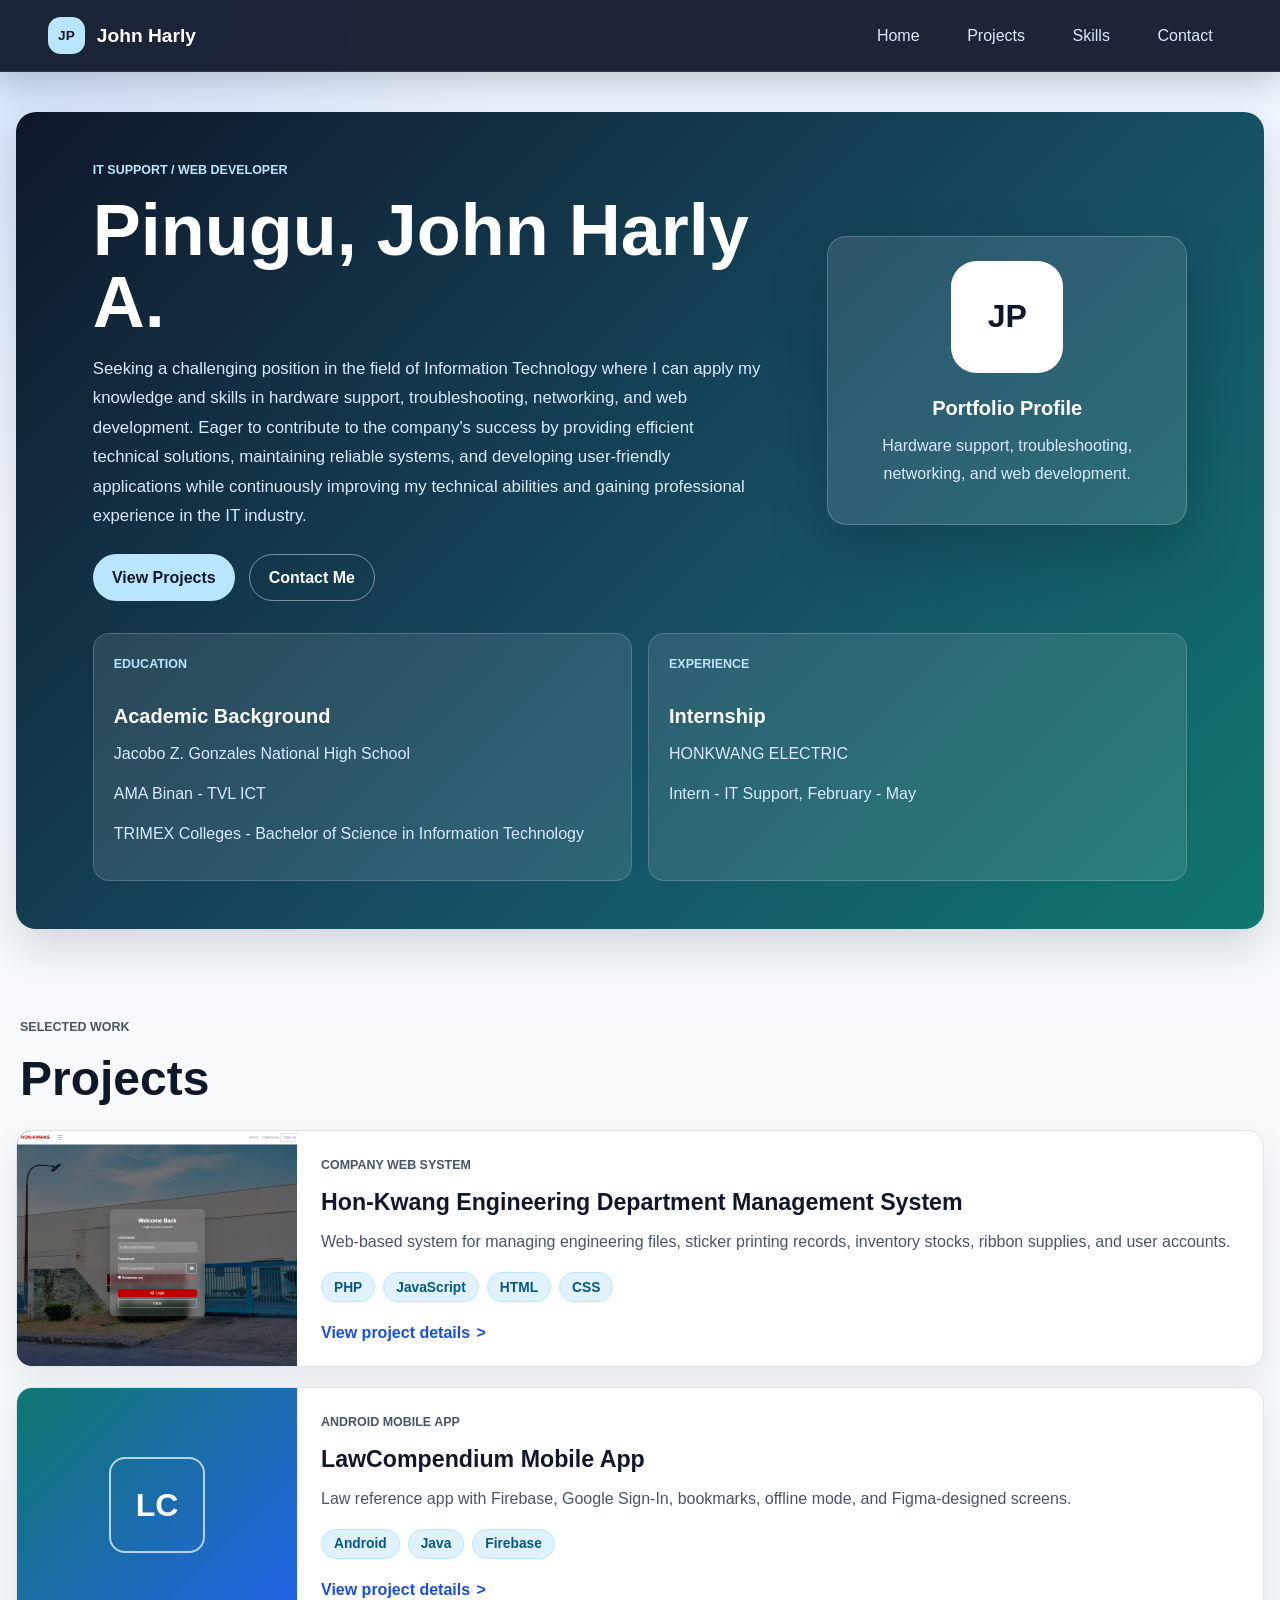
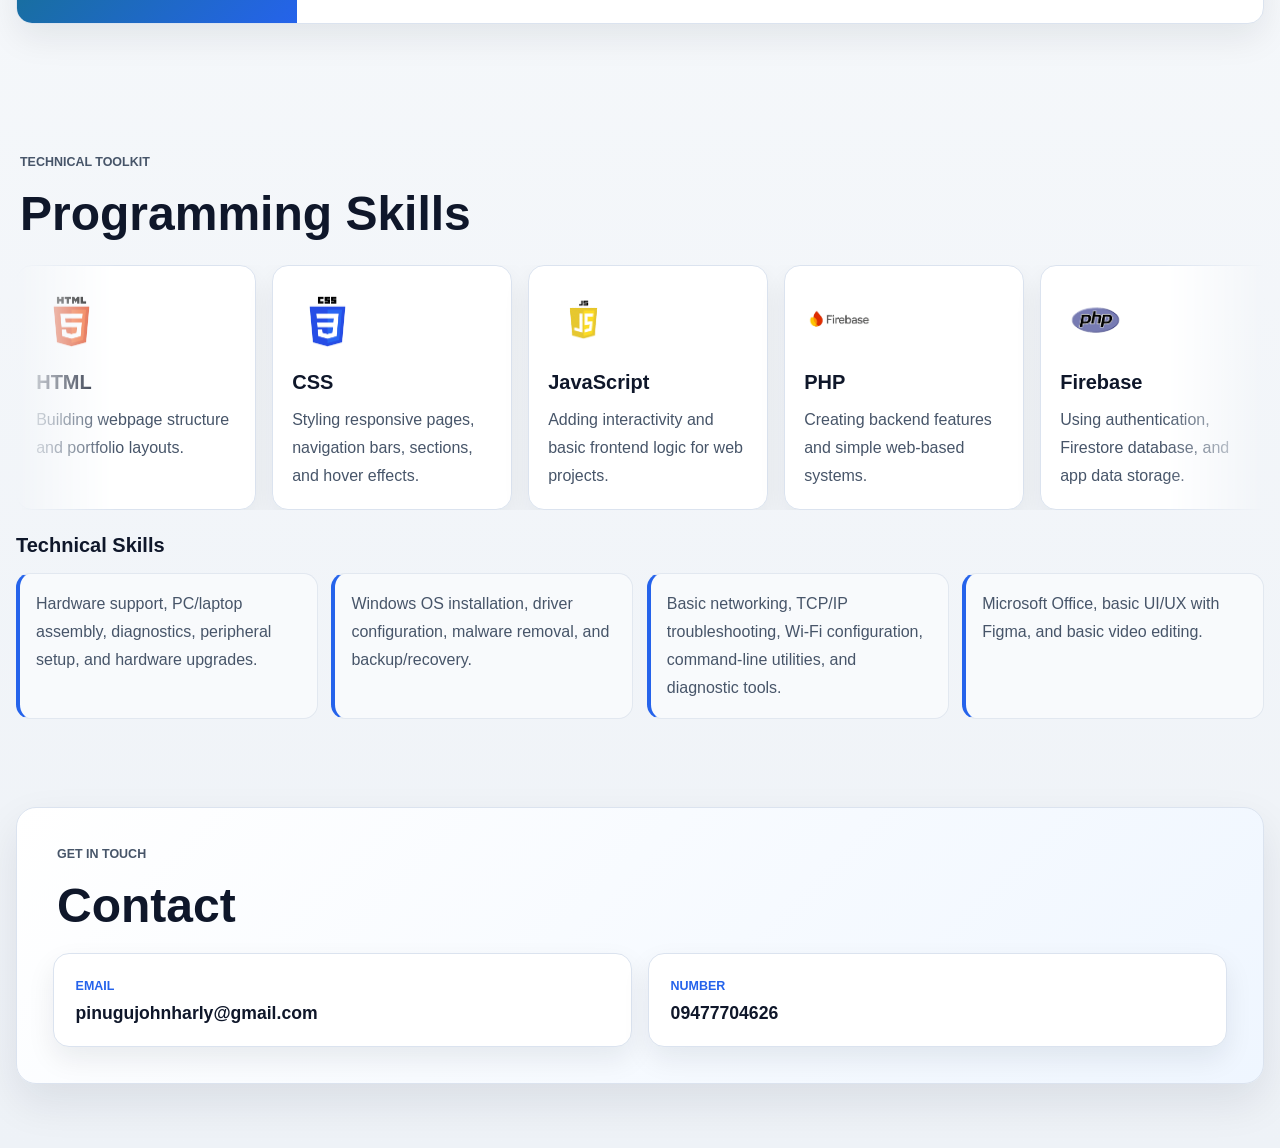
==== index.html @ ee662e73 "update for vercel" ====
<!DOCTYPE html>
<html lang="en">
<head>
    <meta charset="UTF-8">
    <meta name="viewport" content="width=device-width, initial-scale=1.0">
    <title>Portfolio</title>
    <link rel="stylesheet" href="dashboard.css">
    <link rel="stylesheet" href="projects.css">
</head>
<body>
    <header class="navbar">
        <div class="navbar-brand">John Harly</div>
        <nav class="navbar-menu">
            <a href="#home">Home</a>
            <a href="#projects">Projects</a>
            <a href="#skills">Skills</a>
            <a href="#contact">Contact</a>
        </nav>
    </header>

    <main class="hero">
        <section id="home" class="section home-section">
            <div class="profile-hero">
                <div>
                    <p class="eyebrow">IT Support / Web Developer</p>
                    <h1>Pinugu, John Harly A.</h1>
                    <p class="profile-intro">Seeking a challenging position in the field of Information Technology where I can apply my knowledge and skills in hardware support, troubleshooting, networking, and web development. Eager to contribute to the company's success by providing efficient technical solutions, maintaining reliable systems, and developing user-friendly applications while continuously improving my technical abilities and gaining professional experience in the IT industry.</p>
                    <div class="hero-actions">
                        <a href="#projects">View Projects</a>
                        <a href="#contact">Contact Me</a>
                    </div>
                </div>

                <div class="profile-card">
                    <div class="profile-avatar">JP</div>
                    <h3>Portfolio Profile</h3>
                    <p>Hardware support, troubleshooting, networking, and web development.</p>
                </div>
            </div>

            <div class="info-grid">
                <div class="info-card">
                    <span>Education</span>
                    <h3>Academic Background</h3>
                    <p>Jacobo Z. Gonzales National High School</p>
                    <p>AMA Binan - TVL ICT</p>
                    <p>TRIMEX Colleges - Bachelor of Science in Information Technology</p>
                </div>

                <div class="info-card">
                    <span>Experience</span>
                    <h3>Internship</h3>
                    <p>HONKWANG ELECTRIC</p>
                    <p>Intern - IT Support, February - May</p>
                </div>
            </div>
        </section>

        <section id="projects" class="section">
            <p class="eyebrow">Selected Work</p>
            <h2>Projects</h2>
            <div class="project-card" role="button" tabindex="0" data-project="honkwang">
                <div class="project-thumb">
                    <img src="project-images/honkwang-login.png" alt="Hon-Kwang system preview">
                </div>
                <div class="project-card-content">
                    <p class="project-label">Company Web System</p>
                    <h3>Hon-Kwang Engineering Department Management System</h3>
                    <p>Web-based system for managing engineering files, sticker printing records, inventory stocks, ribbon supplies, and user accounts.</p>
                    <div class="project-tags">
                        <span>PHP</span>
                        <span>JavaScript</span>
                        <span>HTML</span>
                        <span>CSS</span>
                    </div>
                    <span class="view-project">View project details</span>
                </div>
            </div>

            <div class="project-card" role="button" tabindex="0" data-project="lawcompendium">
                <div class="project-thumb project-thumb-placeholder">
                    <span>LC</span>
                </div>
                <div class="project-card-content">
                    <p class="project-label">Android Mobile App</p>
                    <h3>LawCompendium Mobile App</h3>
                    <p>Law reference app with Firebase, Google Sign-In, bookmarks, offline mode, and Figma-designed screens.</p>
                    <div class="project-tags">
                        <span>Android</span>
                        <span>Java</span>
                        <span>Firebase</span>
                    </div>
                    <span class="view-project">View project details</span>
                </div>
            </div>
        </section>

        <section id="skills" class="section skills-section">
            <p class="eyebrow">Technical Toolkit</p>
            <h2>Programming Skills</h2>
            <div class="skill-list">
                <div class="skill-track">
                    <div class="skill-item">
                        <span class="skill-logo">
                            <img src="skill-logos-clean/html.png" alt="HTML logo">
                        </span>
                        <h3>HTML</h3>
                        <p>Building webpage structure and portfolio layouts.</p>
                    </div>
                    <div class="skill-item">
                        <span class="skill-logo">
                            <img src="skill-logos-clean/css.png" alt="CSS logo">
                        </span>
                        <h3>CSS</h3>
                        <p>Styling responsive pages, navigation bars, sections, and hover effects.</p>
                    </div>
                    <div class="skill-item">
                        <span class="skill-logo">
                            <img src="skill-logos-clean/javascript.png" alt="JavaScript logo">
                        </span>
                        <h3>JavaScript</h3>
                        <p>Adding interactivity and basic frontend logic for web projects.</p>
                    </div>
                    <div class="skill-item">
                        <span class="skill-logo">
                            <img src="skill-logos-clean/php.png" alt="PHP logo">
                        </span>
                        <h3>PHP</h3>
                        <p>Creating backend features and simple web-based systems.</p>
                    </div>
                    <div class="skill-item">
                        <span class="skill-logo">
                            <img src="skill-logos-clean/firebase.png" alt="Firebase logo">
                        </span>
                        <h3>Firebase</h3>
                        <p>Using authentication, Firestore database, and app data storage.</p>
                    </div>

                    <div class="skill-item" aria-hidden="true">
                        <span class="skill-logo">
                            <img src="skill-logos-clean/html.png" alt="">
                        </span>
                        <h3>HTML</h3>
                        <p>Building webpage structure and portfolio layouts.</p>
                    </div>
                    <div class="skill-item" aria-hidden="true">
                        <span class="skill-logo">
                            <img src="skill-logos-clean/css.png" alt="">
                        </span>
                        <h3>CSS</h3>
                        <p>Styling responsive pages, navigation bars, sections, and hover effects.</p>
                    </div>
                    <div class="skill-item" aria-hidden="true">
                        <span class="skill-logo">
                            <img src="skill-logos-clean/javascript.png" alt="">
                        </span>
                        <h3>JavaScript</h3>
                        <p>Adding interactivity and basic frontend logic for web projects.</p>
                    </div>
                    <div class="skill-item" aria-hidden="true">
                        <span class="skill-logo">
                            <img src="skill-logos-clean/php.png" alt="">
                        </span>
                        <h3>PHP</h3>
                        <p>Creating backend features and simple web-based systems.</p>
                    </div>
                    <div class="skill-item" aria-hidden="true">
                        <span class="skill-logo">
                            <img src="skill-logos-clean/firebase.png" alt="">
                        </span>
                        <h3>Firebase</h3>
                        <p>Using authentication, Firestore database, and app data storage.</p>
                    </div>
                </div>
            </div>

            <h3>Technical Skills</h3>
            <div class="tech-list">
                <p>Hardware support, PC/laptop assembly, diagnostics, peripheral setup, and hardware upgrades.</p>
                <p>Windows OS installation, driver configuration, malware removal, and backup/recovery.</p>
                <p>Basic networking, TCP/IP troubleshooting, Wi-Fi configuration, command-line utilities, and diagnostic tools.</p>
                <p>Microsoft Office, basic UI/UX with Figma, and basic video editing.</p>
            </div>
        </section>

        <section id="contact" class="section contact-section">
            <p class="eyebrow">Get In Touch</p>
            <h2>Contact</h2>
            <div class="contact-grid">
                <a href="https://mail.google.com/mail/?view=cm&fs=1&to=pinugujohnharly@gmail.com" target="_blank" rel="noopener" class="contact-card">
                    <span>Email</span>
                    <strong>pinugujohnharly@gmail.com</strong>
                </a>
                <a class="contact-card">
                    <span>Number</span>
                    <strong>09477704626</strong>
                </a>
            </div>
        </section>
    </main>

    <div class="project-modal" id="projectModal" aria-hidden="true">
        <div class="project-modal-content" role="dialog" aria-modal="true" aria-labelledby="modalTitle">
            <button class="modal-close" type="button" aria-label="Close project modal">&times;</button>
            <div id="modalBody"></div>
        </div>
    </div>

    <script src="projects.js"></script>
</body>
</html>
---- dashboard.css ----
* {
    box-sizing: border-box;
}

html {
    scroll-behavior: smooth;
}

body {
    margin: 0;
    font-family: Arial, sans-serif;
    color: #0f172a;
    background:
        radial-gradient(circle at top left, rgba(37, 99, 235, 0.14), transparent 32rem),
        linear-gradient(180deg, #eef6ff 0%, #f8fafc 38%, #eef2f7 100%);
}

body.modal-open {
    overflow: hidden;
}

.navbar {
    position: sticky;
    top: 0;
    z-index: 1000;
    display: flex;
    align-items: center;
    justify-content: space-between;
    gap: 1rem;
    padding: 0.9rem clamp(1rem, 4vw, 3rem);
    color: #ffffff;
    background: rgba(15, 23, 42, 0.94);
    border-bottom: 1px solid rgba(255, 255, 255, 0.08);
    box-shadow: 0 12px 32px rgba(15, 23, 42, 0.2);
    backdrop-filter: blur(12px);
}

.navbar-brand {
    display: inline-flex;
    align-items: center;
    gap: 0.75rem;
    font-size: 1.2rem;
    font-weight: 800;
}

.navbar-brand::before {
    content: "JP";
    display: inline-grid;
    place-items: center;
    width: 2.3rem;
    height: 2.3rem;
    color: #0f172a;
    font-size: 0.85rem;
    background: #bae6fd;
    border-radius: 0.8rem;
}

.navbar-menu {
    display: flex;
    flex-wrap: wrap;
    justify-content: flex-end;
    gap: 0.55rem;
}

.navbar-menu a {
    color: #dbeafe;
    text-decoration: none;
    padding: 0.7rem 1.15rem;
    border: 1px solid transparent;
    border-radius: 999px;
    transition: background 0.2s ease, color 0.2s ease, border-color 0.2s ease;
}

.navbar-menu a:hover {
    color: #ffffff;
    background: rgba(255, 255, 255, 0.12);
    border-color: rgba(255, 255, 255, 0.16);
}

.hero {
    width: min(1400px, calc(100% - 2rem));
    margin: 2.5rem auto 4rem;
}

.section {
    position: relative;
    min-height: auto;
    padding: clamp(1.5rem, 4vw, 2.5rem) 0;
    margin-bottom: 3rem;
    scroll-margin-top: 6rem;
    background: transparent;
    border: 0;
    border-radius: 0;
    box-shadow: none;
}

.home-section {
    overflow: hidden;
    min-height: 72vh;
    padding: clamp(1.5rem, 4vw, 3rem) clamp(2rem, 6vw, 5rem);
    color: #ffffff;
    background: linear-gradient(135deg, #0f172a, #164e63 58%, #0f766e);
    border-color: rgba(255, 255, 255, 0.12);
    border-radius: 1.25rem;
    box-shadow: 0 18px 44px rgba(15, 23, 42, 0.16);
}

.profile-hero {
    display: grid;
    grid-template-columns: minmax(0, 1.35fr) minmax(360px, 0.65fr);
    gap: clamp(2rem, 5vw, 5rem);
    align-items: center;
}

.eyebrow {
    margin: 0 0 0.75rem;
    color: #2563eb;
    font-size: 0.78rem;
    font-weight: 900;
    letter-spacing: 0;
    text-transform: uppercase;
}

.home-section .eyebrow {
    color: #bae6fd;
}

.hero h1,
.hero h2,
.hero h3 {
    color: #0f172a;
}

.home-section h1,
.home-section h3 {
    color: #ffffff;
}

.hero h1 {
    margin: 0 0 1rem;
    font-size: clamp(2.3rem, 6vw, 4.5rem);
    line-height: 1;
}

.hero h2 {
    margin: 0 0 1rem;
    font-size: clamp(2rem, 4vw, 3rem);
}

.section > .eyebrow,
.section > h2 {
    padding-left: 0.25rem;
}

.hero h3 {
    margin: 1.5rem 0 0.75rem;
    font-size: 1.25rem;
}

.hero p {
    margin: 0 0 0.75rem;
    color: #475569;
    line-height: 1.75;
}

.home-section p {
    color: #dbeafe;
}

.profile-intro {
    max-width: 860px;
    font-size: 1.05rem;
}

.hero-actions {
    display: flex;
    flex-wrap: wrap;
    gap: 0.85rem;
    margin-top: 1.5rem;
}

.hero-actions a {
    display: inline-flex;
    align-items: center;
    justify-content: center;
    min-height: 2.9rem;
    padding: 0.75rem 1.2rem;
    color: #0f172a;
    text-decoration: none;
    font-weight: 800;
    background: #bae6fd;
    border-radius: 999px;
    transition: transform 0.2s ease, box-shadow 0.2s ease, background 0.2s ease;
}

.hero-actions a:nth-child(2) {
    color: #ffffff;
    background: transparent;
    border: 1px solid rgba(255, 255, 255, 0.45);
}

.hero-actions a:hover {
    transform: translateY(-3px);
    background: #ffffff;
    box-shadow: 0 14px 30px rgba(0, 0, 0, 0.22);
}

.hero-actions a:nth-child(2):hover {
    color: #0f172a;
    border-color: #ffffff;
}

.profile-card {
    padding: 1.5rem;
    text-align: center;
    background: rgba(255, 255, 255, 0.1);
    border: 1px solid rgba(255, 255, 255, 0.2);
    border-radius: 1.2rem;
    box-shadow: 0 24px 60px rgba(0, 0, 0, 0.18);
}

.profile-avatar {
    display: grid;
    place-items: center;
    width: 7rem;
    height: 7rem;
    margin: 0 auto 1rem;
    color: #0f172a;
    font-size: 2rem;
    font-weight: 900;
    background: #ffffff;
    border-radius: 1.6rem;
}

.info-grid {
    display: grid;
    grid-template-columns: repeat(auto-fit, minmax(240px, 1fr));
    gap: 1rem;
    margin-top: 2rem;
}

.info-card {
    padding: 1.25rem;
    background: rgba(255, 255, 255, 0.1);
    border: 1px solid rgba(255, 255, 255, 0.18);
    border-radius: 1rem;
}

.info-card span,
.contact-card span {
    display: inline-block;
    margin-bottom: 0.65rem;
    color: #bae6fd;
    font-size: 0.78rem;
    font-weight: 900;
    text-transform: uppercase;
}

.info-card p {
    color: #dbeafe;
}

.skill-list {
    position: relative;
    margin: 1.5rem 0;
    overflow: hidden;
    mask-image: linear-gradient(90deg, transparent, #000 8%, #000 92%, transparent);
}

.skill-track {
    display: flex;
    width: max-content;
    gap: 1rem;
    animation: skillMarquee 28s linear infinite;
}

.skill-item {
    position: relative;
    flex: 0 0 240px;
    padding: 1.2rem;
    overflow: hidden;
    background: #ffffff;
    border: 1px solid #dbe3ef;
    border-radius: 1rem;
    box-shadow: 0 12px 28px rgba(15, 23, 42, 0.07);
}

.skill-logo {
    display: inline-grid;
    place-items: center;
    width: 4.4rem;
    height: 4.4rem;
    margin-bottom: 1rem;
    padding: 0.25rem;
    background: transparent;
    border: 0;
    border-radius: 1rem;
}

.skill-logo img {
    max-width: 100%;
    max-height: 100%;
    object-fit: contain;
    display: block;
}

.skill-item h3 {
    margin-top: 0;
}

.skill-item p {
    margin-bottom: 0;
}

.tech-list {
    display: grid;
    grid-template-columns: repeat(auto-fit, minmax(240px, 1fr));
    gap: 0.85rem;
    margin-top: 1rem;
}

.tech-list p {
    margin: 0;
    padding: 1rem;
    background: #f8fafc;
    border: 1px solid #e2e8f0;
    border-left: 4px solid #2563eb;
    border-radius: 0.9rem;
}

.contact-section {
    min-height: auto;
    padding: clamp(1.5rem, 4vw, 2.25rem);
    background: linear-gradient(135deg, #ffffff, #eff6ff);
    border: 1px solid #dbe3ef;
    border-radius: 1.25rem;
    box-shadow: 0 18px 44px rgba(15, 23, 42, 0.09);
}

.contact-grid {
    display: grid;
    grid-template-columns: repeat(auto-fit, minmax(250px, 1fr));
    gap: 1rem;
    margin-top: 1.25rem;
}

.contact-card {
    display: block;
    padding: 1.35rem;
    color: #0f172a;
    text-decoration: none;
    background: #ffffff;
    border: 1px solid #dbe3ef;
    border-radius: 1rem;
    box-shadow: 0 12px 28px rgba(15, 23, 42, 0.08);
    transition: transform 0.2s ease, box-shadow 0.2s ease;
}

.contact-card:hover {
    transform: translateY(-3px);
    box-shadow: 0 18px 36px rgba(37, 99, 235, 0.14);
}

.contact-card span {
    color: #2563eb;
}

.contact-card strong {
    display: block;
    overflow-wrap: anywhere;
    font-size: 1.1rem;
}

@keyframes skillMarquee {
    from {
        transform: translateX(0);
    }

    to {
        transform: translateX(calc(-50% - 0.5rem));
    }
}

@media (max-width: 780px) {
    .navbar {
        align-items: flex-start;
        flex-direction: column;
    }

    .navbar-menu {
        justify-content: flex-start;
    }

    .profile-hero {
        grid-template-columns: 1fr;
    }
}

@media (max-width: 560px) {
    .hero {
        width: min(100% - 1rem, 1120px);
        margin-top: 1rem;
    }

    .navbar-menu a {
        padding: 0.6rem 0.85rem;
    }

    .section {
        border-radius: 1rem;
    }
}
---- projects.css ----
#projects h2 {
    margin-bottom: 1.5rem;
}

.project-card {
    display: grid;
    grid-template-columns: 280px 1fr;
    width: 100%;
    margin-top: 1.25rem;
    overflow: hidden;
    text-align: left;
    font: inherit;
    cursor: pointer;
    background: #ffffff;
    border: 1px solid #dbe3ef;
    border-radius: 1rem;
    box-shadow: 0 14px 34px rgba(15, 23, 42, 0.08);
    transition: transform 0.2s ease, box-shadow 0.2s ease, border-color 0.2s ease;
}

.project-card:hover {
    transform: translateY(-4px);
    border-color: #60a5fa;
    box-shadow: 0 22px 42px rgba(37, 99, 235, 0.16);
}

.project-card:focus {
    outline: 3px solid #93c5fd;
    outline-offset: 4px;
}

.project-thumb {
    min-height: 230px;
    background: #0f172a;
}

.project-thumb img {
    width: 100%;
    height: 100%;
    min-height: 230px;
    object-fit: cover;
    display: block;
    filter: saturate(1.05) contrast(1.05);
    transition: transform 0.35s ease, filter 0.35s ease;
}

.project-card:hover .project-thumb img {
    transform: scale(1.06);
    filter: saturate(1.15) contrast(1.08);
}

.project-thumb-placeholder {
    display: grid;
    place-items: center;
    color: #ffffff;
    background: linear-gradient(135deg, #0f766e, #2563eb);
}

.project-thumb-placeholder span {
    display: grid;
    place-items: center;
    width: 6rem;
    height: 6rem;
    font-size: 2rem;
    font-weight: 800;
    border: 2px solid rgba(255, 255, 255, 0.7);
    border-radius: 1rem;
    transition: transform 0.35s ease;
}

.project-card:hover .project-thumb-placeholder span {
    transform: rotate(-4deg) scale(1.08);
}

.project-card-content {
    padding: 1.5rem;
}

.project-label {
    margin: 0 0 0.55rem;
    color: #2563eb;
    font-size: 0.78rem;
    font-weight: 800;
    letter-spacing: 0;
    text-transform: uppercase;
}

.project-card h3 {
    margin: 0 0 0.75rem;
    color: #0f172a;
    font-size: 1.45rem;
}

.project-card p {
    color: #475569;
}

.project-tags {
    display: flex;
    flex-wrap: wrap;
    gap: 0.5rem;
    margin: 1rem 0;
}

.project-tags span {
    padding: 0.42rem 0.75rem;
    color: #075985;
    background: #e0f2fe;
    border: 1px solid #bae6fd;
    border-radius: 999px;
    font-size: 0.86rem;
    font-weight: 800;
}

.view-project {
    display: inline-flex;
    align-items: center;
    gap: 0.4rem;
    margin-top: 0.35rem;
    color: #1d4ed8;
    font-weight: 800;
    transition: color 0.2s ease;
}

.view-project::after {
    content: ">";
    transition: transform 0.2s ease;
}

.project-card:hover .view-project::after {
    transform: translateX(4px);
}

.project-card:hover .view-project {
    color: #0f766e;
}

.project-modal {
    position: fixed;
    inset: 0;
    z-index: 2000;
    display: none;
    align-items: center;
    justify-content: center;
    padding: 1.5rem;
    background: rgba(15, 23, 42, 0.78);
    backdrop-filter: blur(6px);
}

.project-modal.show {
    display: flex;
}

.project-modal-content {
    position: relative;
    width: min(1040px, 100%);
    max-height: 88vh;
    overflow-y: auto;
    padding: 0;
    background: #ffffff;
    border-radius: 1.25rem;
    box-shadow: 0 28px 80px rgba(0, 0, 0, 0.38);
}

#modalBody {
    padding: 2rem;
}

.modal-close {
    position: sticky;
    top: 1rem;
    left: calc(100% - 3.75rem);
    z-index: 2;
    display: block;
    width: 2.5rem;
    height: 2.5rem;
    margin: 1rem 1rem -3.5rem auto;
    cursor: pointer;
    font-size: 1.5rem;
    color: #0f172a;
    background: rgba(255, 255, 255, 0.92);
    border: 1px solid #e5e7eb;
    border-radius: 999px;
    box-shadow: 0 8px 20px rgba(15, 23, 42, 0.16);
}

.modal-close:hover {
    background: #e0f2fe;
}

.modal-hero {
    display: grid;
    grid-template-columns: minmax(0, 1.1fr) minmax(280px, 0.9fr);
    gap: 1.5rem;
    align-items: center;
    padding: 1.5rem;
    margin-bottom: 1.5rem;
    color: #ffffff;
    background: linear-gradient(135deg, #0f172a, #075985);
    border-radius: 1rem;
}

.modal-hero h2 {
    margin: 0 0 0.75rem;
    color: #ffffff;
    font-size: 2rem;
}

.modal-hero .project-label {
    color: #bae6fd;
}

.modal-subtitle {
    max-width: 760px;
    color: #dbeafe;
}

.modal-hero img {
    width: 100%;
    aspect-ratio: 16 / 9;
    object-fit: cover;
    border: 1px solid rgba(255, 255, 255, 0.24);
    border-radius: 0.85rem;
    box-shadow: 0 18px 40px rgba(0, 0, 0, 0.28);
}

.modal-hero-compact {
    background: linear-gradient(135deg, #0f766e, #2563eb);
}

.modal-app-mark {
    display: grid;
    place-items: center;
    width: 10rem;
    height: 10rem;
    margin: auto;
    font-size: 3.5rem;
    font-weight: 900;
    border: 3px solid rgba(255, 255, 255, 0.72);
    border-radius: 1.5rem;
}

.project-summary-grid {
    display: grid;
    grid-template-columns: repeat(auto-fit, minmax(180px, 1fr));
    gap: 0.85rem;
    margin: 1.35rem 0;
}

.project-summary-grid div {
    padding: 1rem;
    background: #f8fafc;
    border: 1px solid #e2e8f0;
    border-radius: 0.85rem;
}

.project-summary-grid strong,
.project-summary-grid span {
    display: block;
}

.project-summary-grid strong {
    margin-bottom: 0.35rem;
    color: #0f172a;
}

.project-summary-grid span {
    color: #475569;
    line-height: 1.5;
}

.project-story {
    display: grid;
    grid-template-columns: minmax(0, 1.1fr) minmax(280px, 0.9fr);
    gap: 1rem;
    margin: 1.5rem 0;
}

.story-panel {
    position: relative;
    padding: 1.35rem;
    overflow: hidden;
    background: #f8fafc;
    border: 1px solid #e2e8f0;
    border-radius: 1rem;
}

.story-panel-featured {
    color: #ffffff;
    background: linear-gradient(135deg, #1e3a8a, #0f766e);
    border-color: transparent;
}

.story-panel h3 {
    position: relative;
    margin-top: 0;
    color: inherit;
}

.story-panel p,
.story-panel li {
    position: relative;
}

.story-panel-featured p {
    color: #dbeafe;
}

.story-icon {
    display: inline-grid;
    place-items: center;
    width: 2.4rem;
    height: 2.4rem;
    margin-bottom: 0.85rem;
    color: #1d4ed8;
    font-weight: 900;
    background: #dbeafe;
    border-radius: 0.75rem;
}

.story-panel-featured .story-icon {
    color: #0f172a;
    background: #ffffff;
}

.styled-list {
    display: grid;
    gap: 0.65rem;
    padding-left: 0;
    list-style: none;
}

.styled-list li {
    position: relative;
    padding-left: 1.8rem;
}

.styled-list li::before {
    content: "+";
    position: absolute;
    left: 0;
    display: inline-grid;
    place-items: center;
    width: 1.15rem;
    height: 1.15rem;
    color: #ffffff;
    font-size: 0.75rem;
    font-weight: 900;
    background: #16a34a;
    border-radius: 999px;
}

.section-kicker {
    margin-top: 1.75rem;
}

.feature-grid {
    display: grid;
    grid-template-columns: repeat(auto-fit, minmax(220px, 1fr));
    gap: 1rem;
    margin: 1rem 0 1.5rem;
}

.feature-card {
    padding: 1.15rem;
    background: #ffffff;
    border: 1px solid #dbe3ef;
    border-top: 4px solid #2563eb;
    border-radius: 0.9rem;
    box-shadow: 0 10px 24px rgba(15, 23, 42, 0.07);
}

.feature-card span {
    display: inline-block;
    margin-bottom: 0.65rem;
    padding: 0.28rem 0.55rem;
    color: #075985;
    font-size: 0.72rem;
    font-weight: 900;
    text-transform: uppercase;
    background: #e0f2fe;
    border-radius: 999px;
}

.feature-card h4 {
    margin: 0 0 0.45rem;
    color: #0f172a;
    font-size: 1.05rem;
}

.feature-card p {
    margin-bottom: 0;
    color: #475569;
}

.highlight-strip {
    display: flex;
    flex-wrap: wrap;
    gap: 0.75rem;
    margin: 1rem 0 1.5rem;
}

.highlight-strip span {
    padding: 0.75rem 1rem;
    color: #0f172a;
    font-weight: 800;
    background: #fef3c7;
    border: 1px solid #fde68a;
    border-radius: 0.8rem;
}

.project-gallery {
    display: grid;
    grid-template-columns: repeat(auto-fit, minmax(230px, 1fr));
    gap: 1rem;
    margin-top: 1rem;
}

.gallery-item {
    padding: 0;
    overflow: hidden;
    cursor: pointer;
    text-align: left;
    background: #ffffff;
    border: 1px solid #dbe3ef;
    border-radius: 0.9rem;
    box-shadow: 0 10px 22px rgba(15, 23, 42, 0.08);
    transition: transform 0.2s ease, box-shadow 0.2s ease;
}

.gallery-item:hover {
    transform: translateY(-3px);
    box-shadow: 0 16px 30px rgba(15, 23, 42, 0.14);
}

.gallery-item img {
    width: 100%;
    aspect-ratio: 16 / 9;
    object-fit: cover;
    display: block;
}

.gallery-item span {
    display: block;
    padding: 0.75rem 0.9rem;
    color: #0f172a;
    font-weight: 800;
}

.image-preview {
    position: fixed;
    inset: 1.5rem;
    z-index: 2100;
    display: flex;
    flex-direction: column;
    align-items: center;
    justify-content: center;
    padding: 1rem;
    background: rgba(15, 23, 42, 0.92);
    border-radius: 1rem;
}

.image-preview img {
    max-width: 100%;
    max-height: 78vh;
    object-fit: contain;
    border-radius: 0.75rem;
    box-shadow: 0 22px 60px rgba(0, 0, 0, 0.45);
}

.image-preview p {
    margin: 0.75rem 0 0;
    color: #ffffff;
    font-weight: 800;
}

.image-preview-close {
    position: absolute;
    top: 1rem;
    right: 1rem;
    width: 2.5rem;
    height: 2.5rem;
    cursor: pointer;
    color: #111827;
    font-size: 1.6rem;
    background: #ffffff;
    border: 0;
    border-radius: 999px;
}

@media (max-width: 780px) {
    .project-card,
    .modal-hero,
    .project-story {
        grid-template-columns: 1fr;
    }

    .project-thumb,
    .project-thumb img {
        min-height: 180px;
    }
}

@media (max-width: 640px) {
    .project-modal {
        padding: 1rem;
    }

    #modalBody {
        padding: 1.25rem;
    }

    .modal-hero {
        padding: 1.15rem;
    }

    .modal-hero h2 {
        font-size: 1.5rem;
    }

    .image-preview {
        inset: 0.75rem;
    }
}
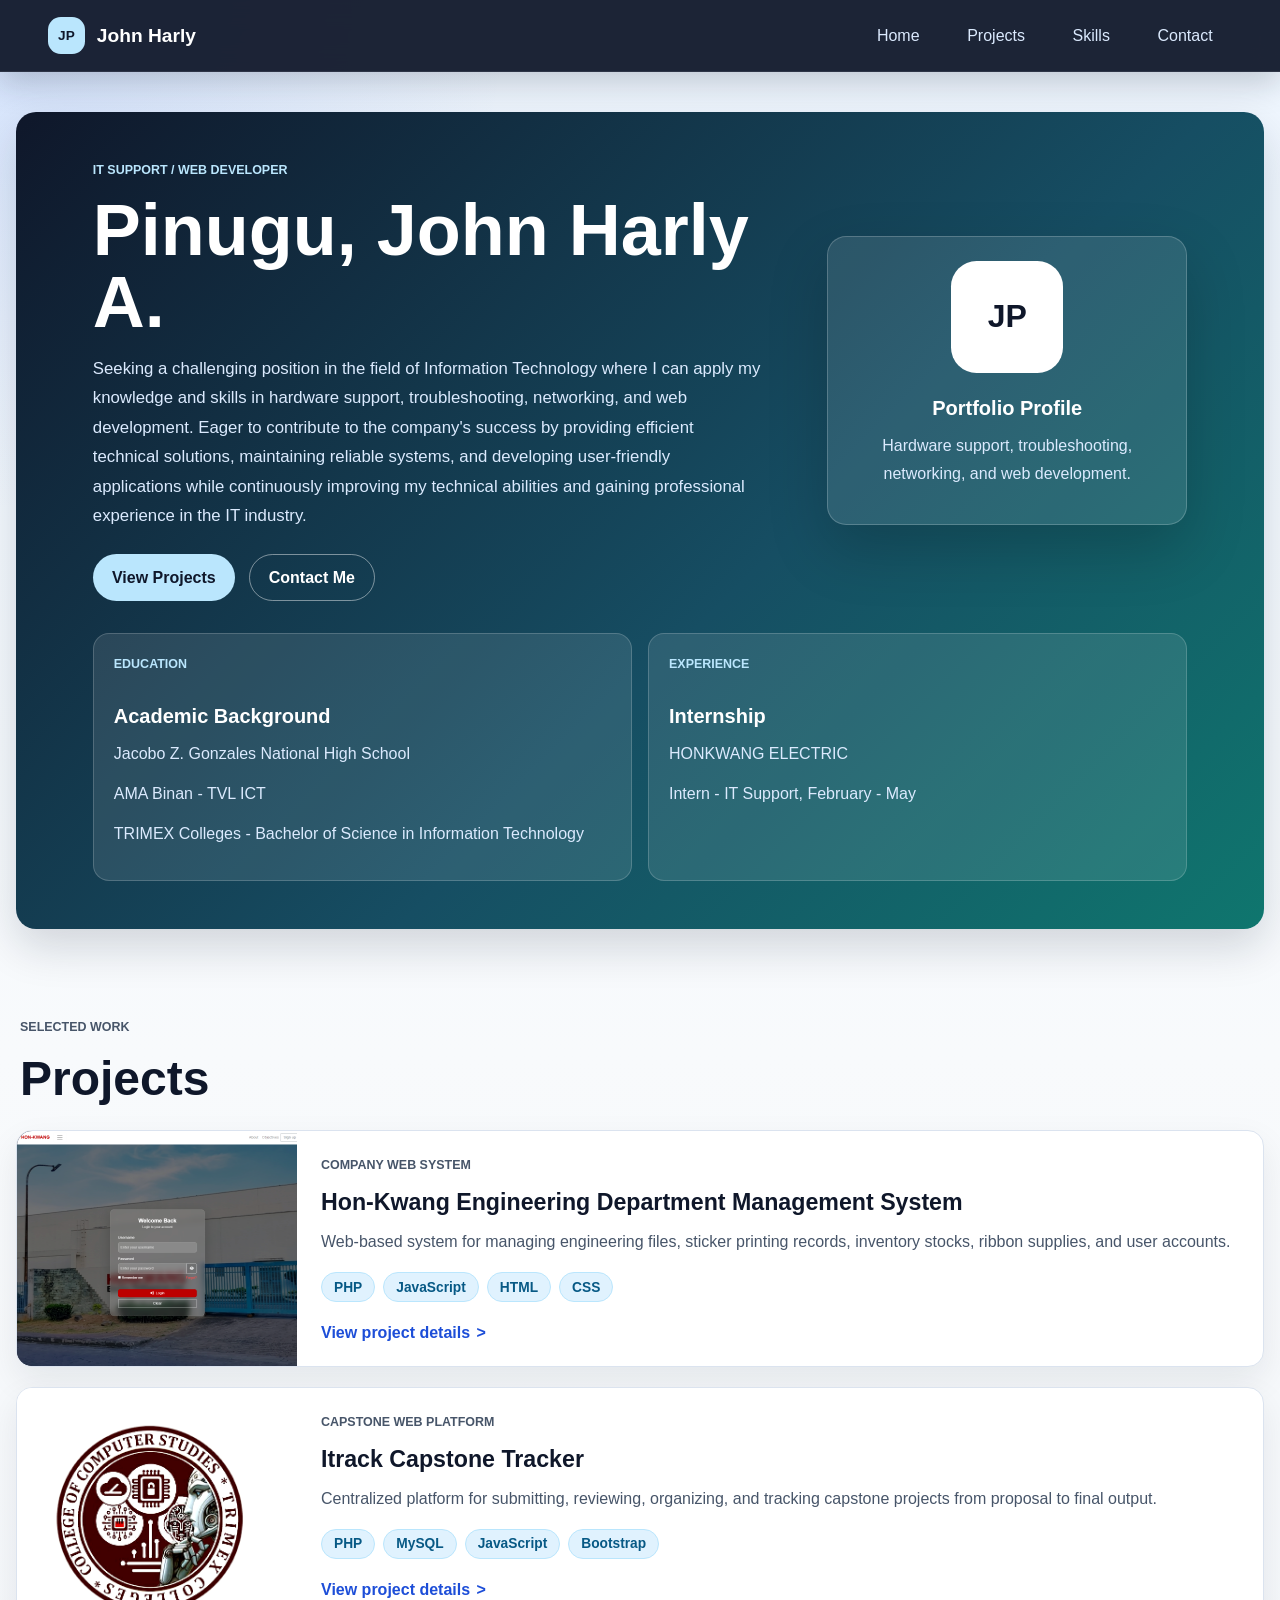
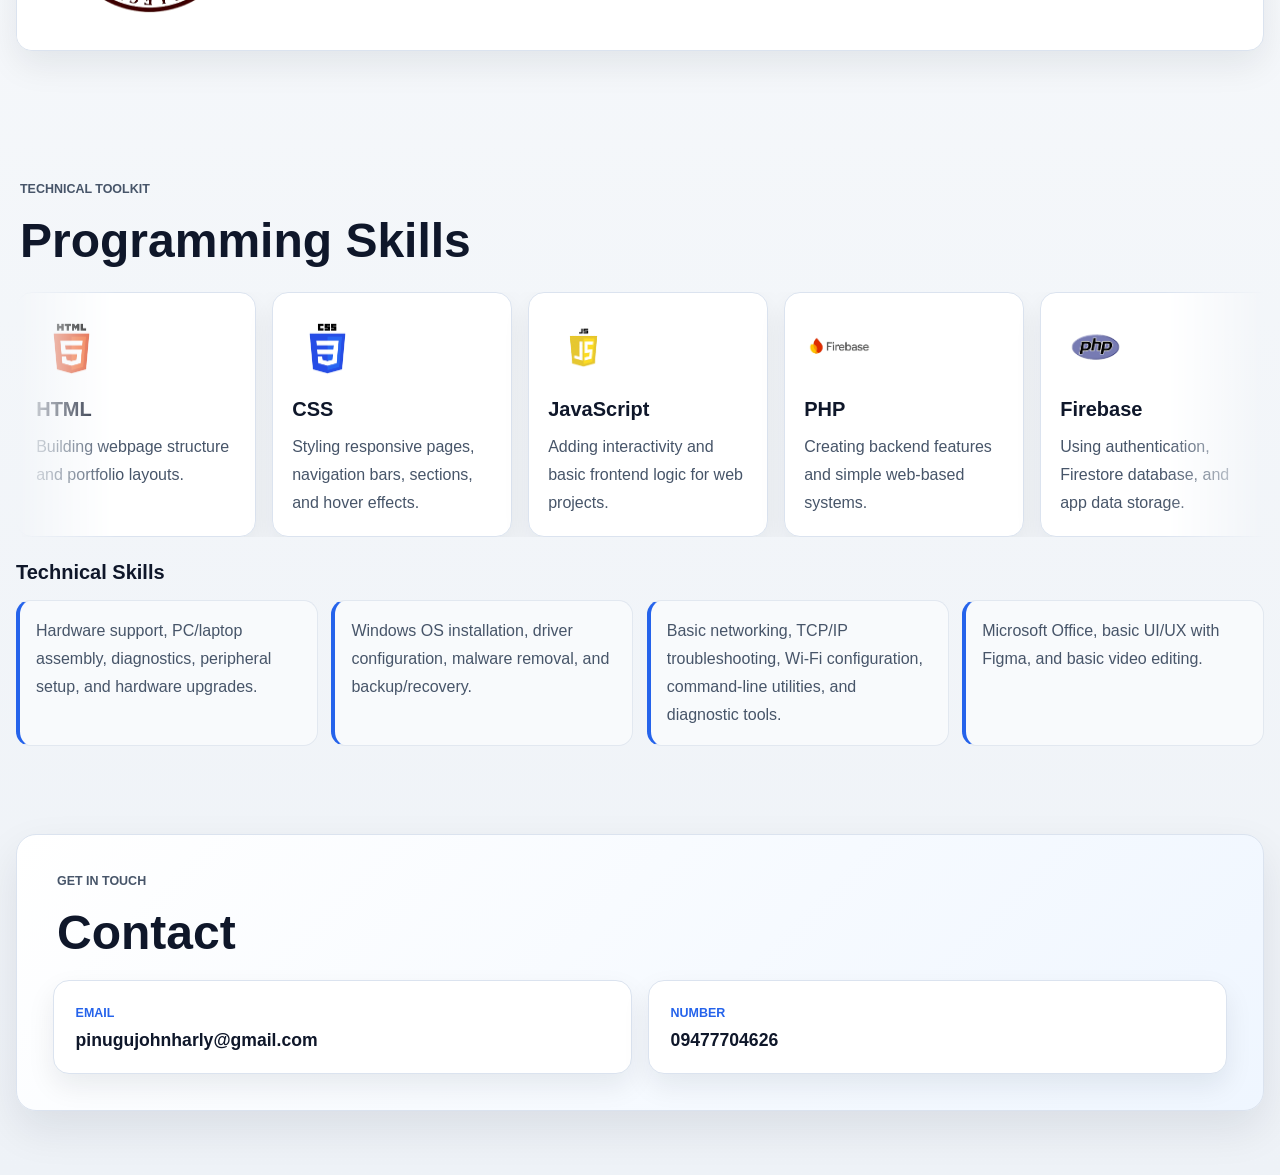
==== commit c2a83702: "projects updated" ====
--- a/index.html
+++ b/index.html
@@ -77,22 +77,24 @@
                 </div>
             </div>
 
-            <div class="project-card" role="button" tabindex="0" data-project="lawcompendium">
-                <div class="project-thumb project-thumb-placeholder">
-                    <span>LC</span>
+            <div class="project-card" role="button" tabindex="0" data-project="itrack">
+                <div class="project-thumb project-thumb-logo">
+                    <img src="project-images/itrack-college-logo.jpg" alt="Itrack capstone tracker logo">
                 </div>
                 <div class="project-card-content">
-                    <p class="project-label">Android Mobile App</p>
-                    <h3>LawCompendium Mobile App</h3>
-                    <p>Law reference app with Firebase, Google Sign-In, bookmarks, offline mode, and Figma-designed screens.</p>
+                    <p class="project-label">Capstone Web Platform</p>
+                    <h3>Itrack Capstone Tracker</h3>
+                    <p>Centralized platform for submitting, reviewing, organizing, and tracking capstone projects from proposal to final output.</p>
                     <div class="project-tags">
-                        <span>Android</span>
-                        <span>Java</span>
-                        <span>Firebase</span>
+                        <span>PHP</span>
+                        <span>MySQL</span>
+                        <span>JavaScript</span>
+                        <span>Bootstrap</span>
                     </div>
                     <span class="view-project">View project details</span>
                 </div>
             </div>
+
         </section>
 
         <section id="skills" class="section skills-section">
--- a/projects.css
+++ b/projects.css
@@ -42,6 +42,15 @@
     display: block;
     filter: saturate(1.05) contrast(1.05);
     transition: transform 0.35s ease, filter 0.35s ease;
+}
+
+.project-thumb-logo {
+    padding: 1rem;
+    background: #ffffff;
+}
+
+.project-thumb-logo img {
+    object-fit: contain;
 }
 
 .project-card:hover .project-thumb img {
@@ -222,6 +231,12 @@
     border: 1px solid rgba(255, 255, 255, 0.24);
     border-radius: 0.85rem;
     box-shadow: 0 18px 40px rgba(0, 0, 0, 0.28);
+}
+
+.modal-hero img.project-logo {
+    padding: 0.75rem;
+    object-fit: contain;
+    background: #ffffff;
 }
 
 .modal-hero-compact {
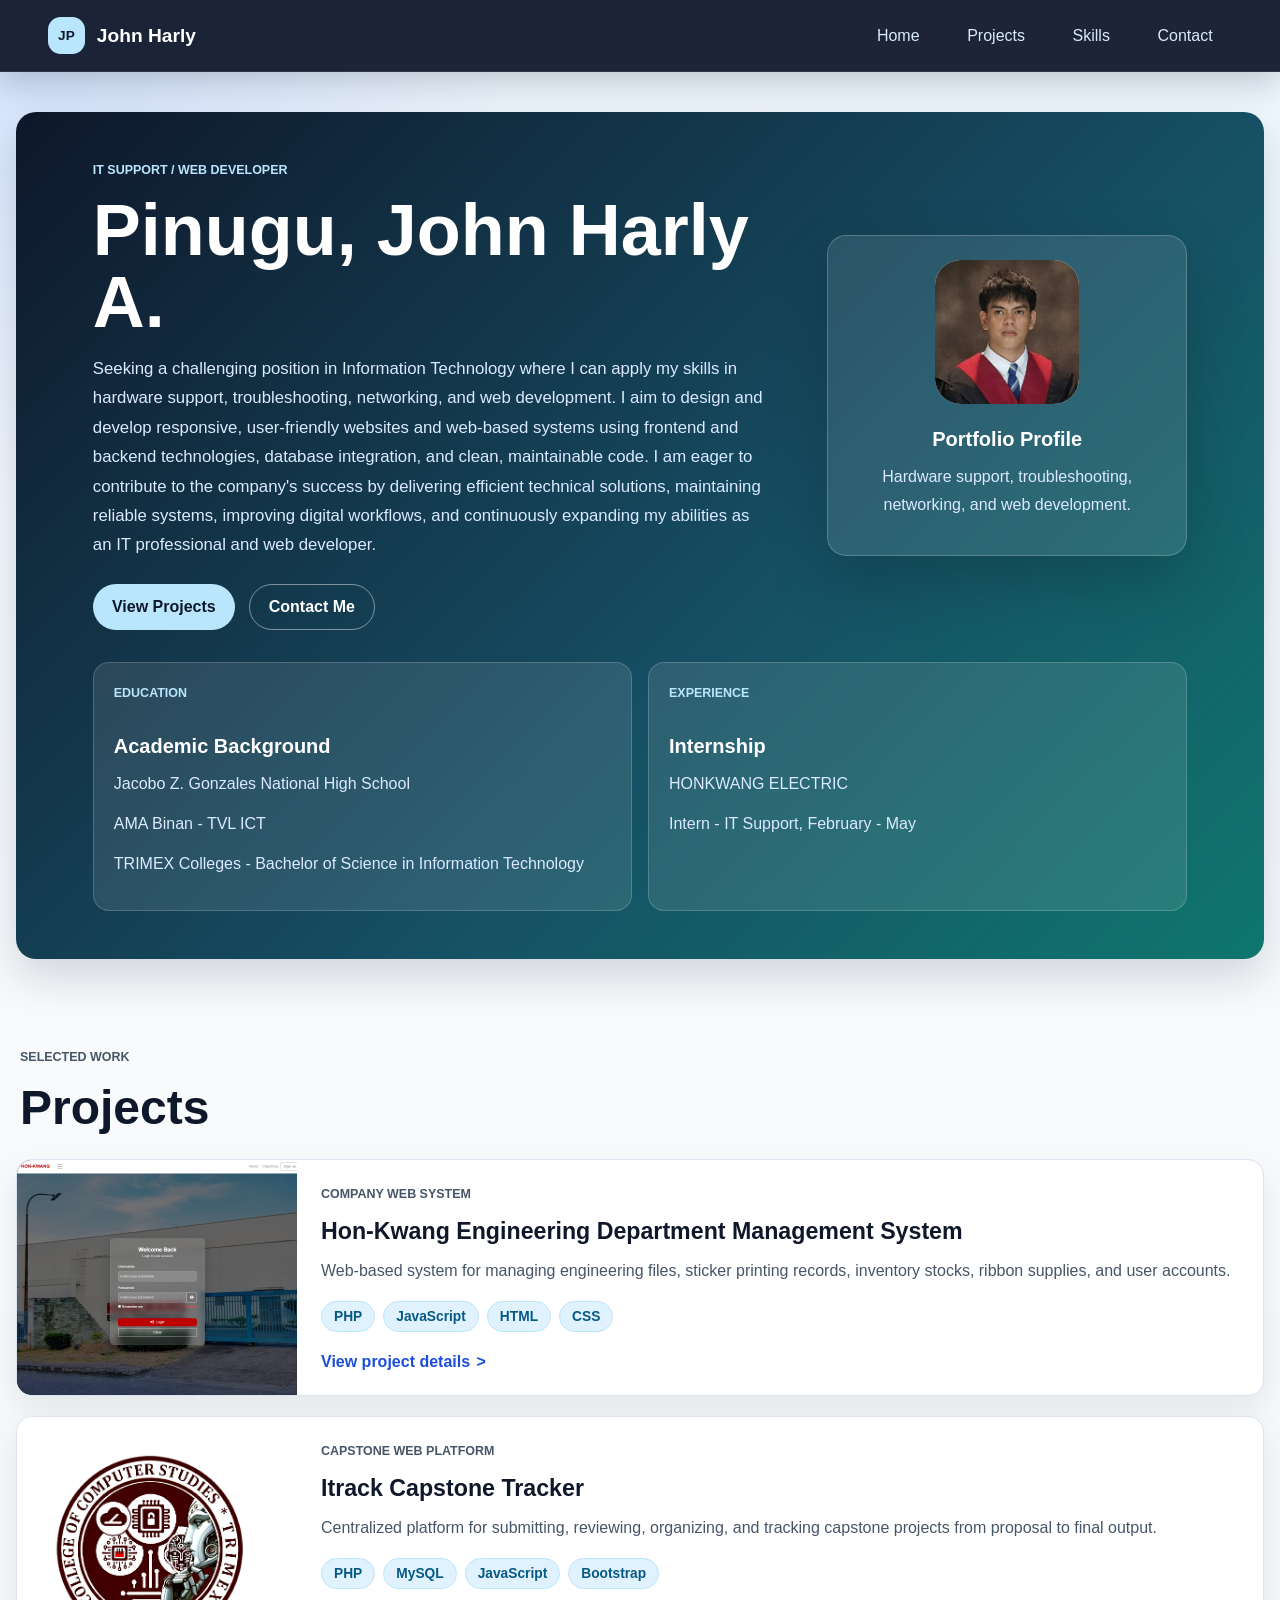
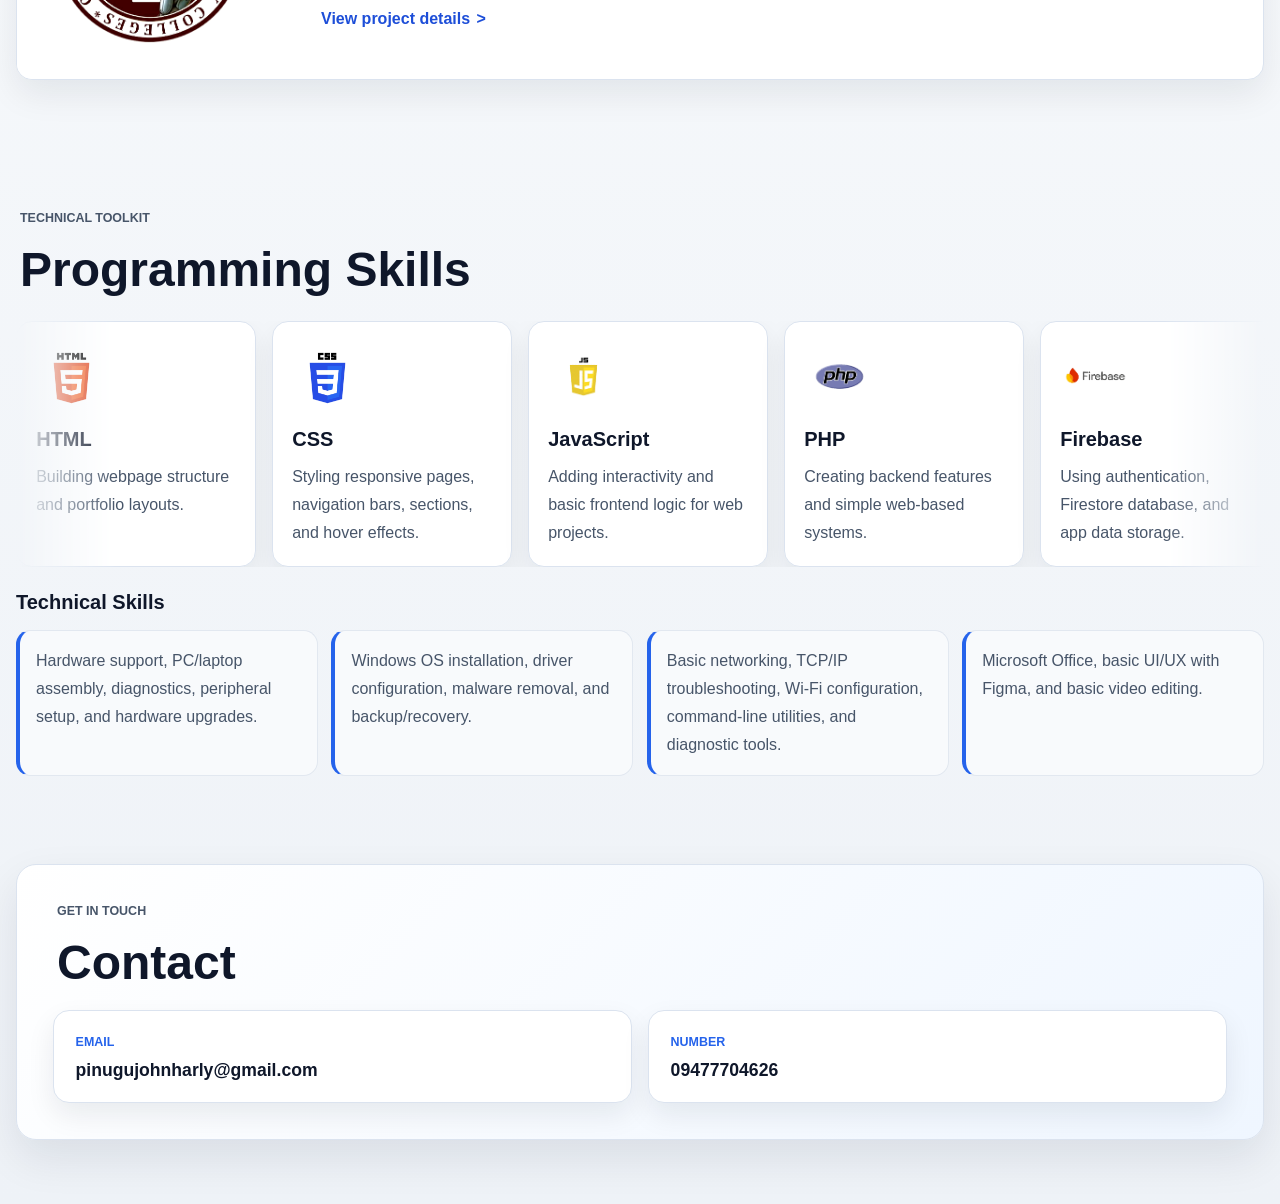
==== commit d5c356c3: "update update switched  description and intro" ====
--- a/index.html
+++ b/index.html
@@ -24,7 +24,7 @@
                 <div>
                     <p class="eyebrow">IT Support / Web Developer</p>
                     <h1>Pinugu, John Harly A.</h1>
-                    <p class="profile-intro">Seeking a challenging position in the field of Information Technology where I can apply my knowledge and skills in hardware support, troubleshooting, networking, and web development. Eager to contribute to the company's success by providing efficient technical solutions, maintaining reliable systems, and developing user-friendly applications while continuously improving my technical abilities and gaining professional experience in the IT industry.</p>
+                    <p class="profile-intro">Seeking a challenging position in Information Technology where I can apply my skills in hardware support, troubleshooting, networking, and web development. I aim to design and develop responsive, user-friendly websites and web-based systems using frontend and backend technologies, database integration, and clean, maintainable code. I am eager to contribute to the company's success by delivering efficient technical solutions, maintaining reliable systems, improving digital workflows, and continuously expanding my abilities as an IT professional and web developer.</p>
                     <div class="hero-actions">
                         <a href="#projects">View Projects</a>
                         <a href="#contact">Contact Me</a>
@@ -32,7 +32,7 @@
                 </div>
 
                 <div class="profile-card">
-                    <div class="profile-avatar">JP</div>
+                    <img class="profile-avatar" src="profile-photo.jpg" alt="Portrait of John Harly Pinugu">
                     <h3>Portfolio Profile</h3>
                     <p>Hardware support, troubleshooting, networking, and web development.</p>
                 </div>
--- a/dashboard.css
+++ b/dashboard.css
@@ -220,16 +220,14 @@
 }
 
 .profile-avatar {
-    display: grid;
-    place-items: center;
-    width: 7rem;
-    height: 7rem;
+    display: block;
+    width: 9rem;
+    height: 9rem;
     margin: 0 auto 1rem;
-    color: #0f172a;
-    font-size: 2rem;
-    font-weight: 900;
     background: #ffffff;
     border-radius: 1.6rem;
+    object-fit: cover;
+    object-position: center 22%;
 }
 
 .info-grid {
